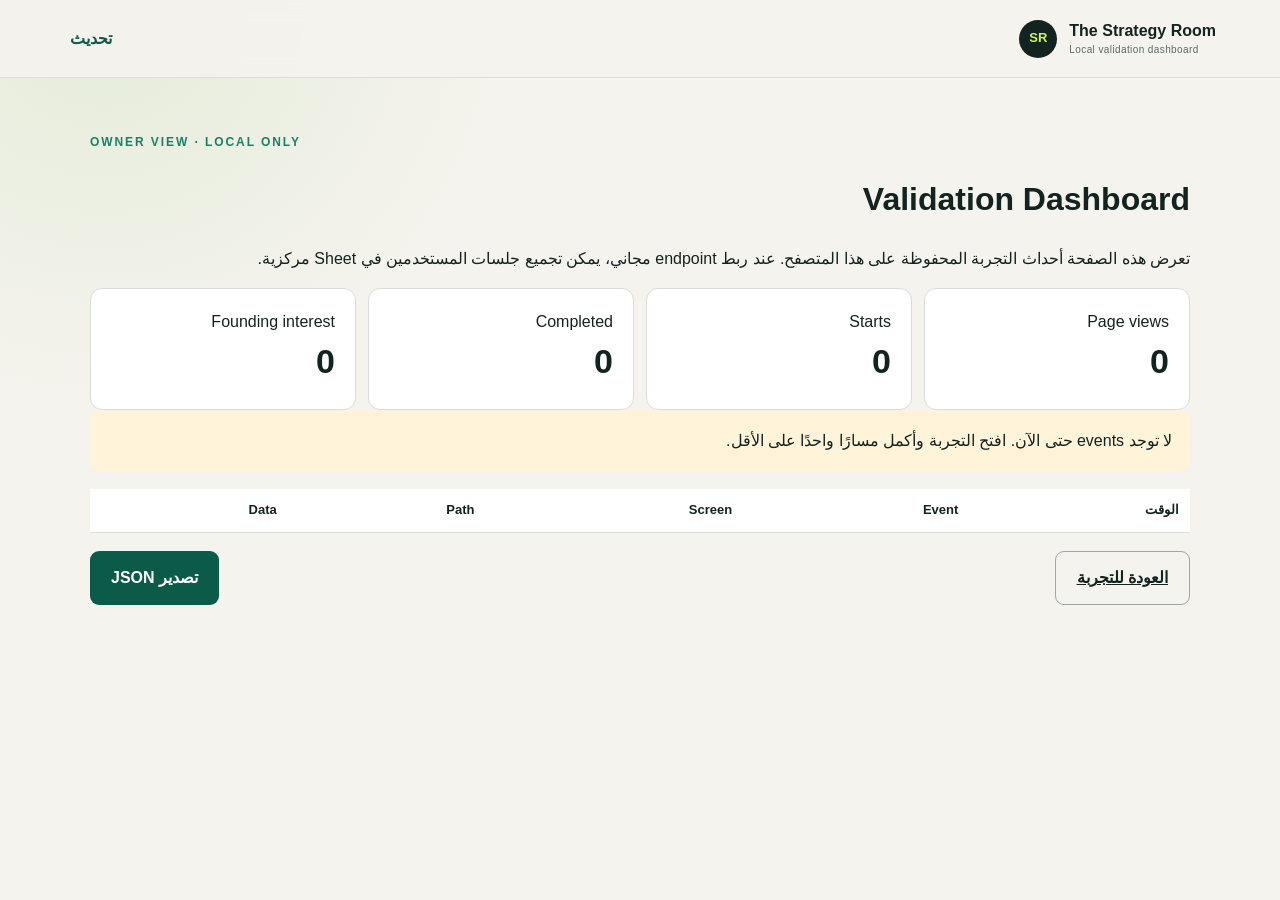
==== analytics.html @ 47425f7a "Publish Strategy Room validation MVP" ====
<!doctype html>
<html lang="ar" dir="rtl">
<head><meta charset="utf-8"><meta name="viewport" content="width=device-width,initial-scale=1"><title>Strategy Room | Local Validation Dashboard</title><link rel="stylesheet" href="styles.css"><style>.dashboard{width:min(1100px,calc(100% - 36px));margin:auto;padding:55px 0}.metric-grid{display:grid;grid-template-columns:repeat(4,1fr);gap:12px}.metric{background:#fff;border:1px solid var(--line);border-radius:12px;padding:20px}.metric strong{display:block;font-size:34px}.event-table{width:100%;border-collapse:collapse;background:#fff;margin-top:18px}.event-table th,.event-table td{text-align:right;padding:11px;border-bottom:1px solid var(--line);font-size:13px}.empty{background:#fff3d9;padding:18px;border-radius:10px}@media(max-width:700px){.metric-grid{grid-template-columns:1fr 1fr}.event-table{display:block;overflow:auto}}</style></head>
<body><header class="site-header"><a class="brand" href="index.html"><span class="brand-mark">SR</span><span><b>The Strategy Room</b><small>Local validation dashboard</small></span></a><button class="text-button" id="refresh">تحديث</button></header><main class="dashboard"><div class="eyebrow">OWNER VIEW · LOCAL ONLY</div><h1>Validation Dashboard</h1><p>تعرض هذه الصفحة أحداث التجربة المحفوظة على هذا المتصفح. عند ربط endpoint مجاني، يمكن تجميع جلسات المستخدمين في Sheet مركزية.</p><div class="metric-grid" id="metrics"></div><div id="empty" class="empty" hidden>لا توجد events حتى الآن. افتح التجربة وأكمل مسارًا واحدًا على الأقل.</div><table class="event-table"><thead><tr><th>الوقت</th><th>Event</th><th>Screen</th><th>Path</th><th>Data</th></tr></thead><tbody id="events"></tbody></table><div class="result-actions"><a class="secondary-button" href="index.html">العودة للتجربة</a><button class="primary-button" id="download">تصدير JSON</button></div></main><script>const key='strategyRoomMvpV1';const read=()=>JSON.parse(localStorage.getItem(key)||'{"events":[]}');function draw(){const s=read(),e=s.events||[],names=e.map(x=>x.name),count=n=>names.filter(x=>x===n).length;document.querySelector('#metrics').innerHTML=[['Page views',count('landing_view')],['Starts',count('assessment_start')],['Completed',count('assessment_complete')],['Founding interest',count('founding_interest')]].map(x=>`<div class="metric"><span>${x[0]}</span><strong>${x[1]}</strong></div>`).join('');document.querySelector('#empty').hidden=e.length>0;document.querySelector('#events').innerHTML=e.slice().reverse().map(x=>`<tr><td>${new Date(x.at).toLocaleString('ar-EG')}</td><td>${x.name}</td><td>${x.screen||''}</td><td>${x.path||''}</td><td>${x.dataMode||''}</td></tr>`).join('')}draw();document.querySelector('#refresh').onclick=draw;document.querySelector('#download').onclick=()=>{const blob=new Blob([JSON.stringify(read(),null,2)],{type:'application/json'}),a=document.createElement('a');a.href=URL.createObjectURL(blob);a.download='strategy-room-validation.json';a.click();URL.revokeObjectURL(a.href)};</script></body></html>
---- styles.css ----
:root{--ink:#13231f;--muted:#5d6a66;--paper:#f5f3ed;--white:#fff;--line:#d8ddd8;--green:#0c5b49;--green2:#168267;--lime:#c9f36b;--sand:#e9dfcb;--warn:#a24731;--shadow:0 18px 50px rgba(19,35,31,.12);font-family:Inter,"Segoe UI",Tahoma,Arial,sans-serif;color:var(--ink);background:var(--paper)}*{box-sizing:border-box}html{scroll-behavior:smooth}body{margin:0;background:radial-gradient(circle at 8% 0%,#e4ecd9 0,transparent 30%),var(--paper);line-height:1.6}.site-header{height:78px;display:flex;align-items:center;justify-content:space-between;padding:0 max(24px,5vw);border-bottom:1px solid rgba(19,35,31,.1);position:sticky;top:0;background:rgba(245,243,237,.94);backdrop-filter:blur(12px);z-index:20}.brand{display:flex;align-items:center;gap:12px;color:var(--ink);text-decoration:none;direction:ltr}.brand-mark{width:38px;height:38px;border-radius:50%;display:grid;place-items:center;background:var(--ink);color:var(--lime);font-weight:800;font-size:13px}.brand span:last-child{display:flex;flex-direction:column;line-height:1.2}.brand small{font-size:10px;color:var(--muted);letter-spacing:.04em;margin-top:4px}.section{width:min(1120px,calc(100% - 40px));margin:auto;padding:78px 0}.hero{min-height:calc(100vh - 78px);display:flex;flex-direction:column;justify-content:center;align-items:flex-start}.eyebrow{font-size:12px;font-weight:800;letter-spacing:.16em;color:var(--green2);direction:ltr}.hero h1{font-size:clamp(42px,7vw,82px);line-height:1.03;letter-spacing:-.04em;margin:22px 0 24px;max-width:950px}.hero h1 span{color:var(--green)}.hero-copy{font-size:clamp(18px,2vw,25px);max-width:780px;color:#394843;margin:0 0 30px}.problem-strip{display:flex;flex-wrap:wrap;gap:9px;direction:ltr;margin-bottom:30px}.problem-strip span{border:1px solid #bdc8c3;padding:7px 13px;border-radius:99px;font-size:12px;font-weight:700;background:rgba(255,255,255,.45)}.solution-line{max-width:810px;font-size:17px;border-right:4px solid var(--lime);padding-right:18px}.hero-actions{display:flex;gap:12px;margin-top:28px;flex-wrap:wrap}.primary-button,.secondary-button,.danger-button{border:0;border-radius:9px;padding:13px 21px;font:inherit;font-weight:800;cursor:pointer;transition:.2s}.primary-button{background:var(--green);color:white}.primary-button:hover{background:var(--green2);transform:translateY(-1px)}.secondary-button{background:transparent;border:1px solid #9ba8a3;color:var(--ink)}.secondary-button:hover{background:white}.danger-button{background:#f7e3dd;color:#8c321f}.text-button{border:0;background:transparent;color:var(--green);font:inherit;font-weight:700;cursor:pointer}.trust-row{display:flex;flex-wrap:wrap;gap:20px;margin-top:30px;color:var(--muted);font-size:13px}.compact-section{border-top:1px solid var(--line)}.section-heading{display:flex;justify-content:space-between;align-items:end;gap:30px;margin-bottom:30px}.section h2{font-size:clamp(30px,4vw,52px);line-height:1.12;margin:10px 0}.dimension-grid{display:grid;grid-template-columns:repeat(3,1fr);gap:12px;direction:ltr}.dimension-grid article{background:rgba(255,255,255,.65);border:1px solid var(--line);padding:22px;border-radius:12px}.dimension-grid b{font-size:17px}.dimension-grid p{margin:6px 0 0;color:var(--muted);direction:rtl}.step-label{font-size:12px;color:var(--green2);font-weight:800}.path-section,.input-section,.assessment-section,.results-section{min-height:78vh}.path-grid{display:grid;grid-template-columns:1fr 1fr;gap:18px;margin-top:32px}.path-card{min-height:260px;text-align:right;border:1px solid var(--line);border-radius:14px;padding:28px;background:rgba(255,255,255,.75);cursor:pointer;display:flex;flex-direction:column;align-items:flex-start;transition:.2s;color:var(--ink)}.path-card:hover{border-color:var(--green2);transform:translateY(-3px);box-shadow:var(--shadow)}.path-card b{font-size:27px;direction:ltr}.path-card p{font-size:17px;color:var(--muted);max-width:440px}.path-card em{margin-top:auto;color:var(--green);font-style:normal;font-weight:800}.path-number{color:var(--green2);font-size:12px;font-weight:800;margin-bottom:45px}.section-intro{font-size:18px;color:var(--muted)}.choice-list{display:grid;gap:12px;margin-top:30px;max-width:780px}.choice-list button{display:flex;justify-content:space-between;align-items:center;gap:20px;text-align:right;padding:22px;border-radius:12px;background:white;border:1px solid var(--line);cursor:pointer;color:var(--ink);font:inherit}.choice-list button:hover{border-color:var(--green2);box-shadow:0 8px 30px rgba(19,35,31,.08)}.choice-list b{font-size:18px}.choice-list span{color:var(--muted);font-size:14px}.assessment-header{display:flex;justify-content:space-between;gap:30px;align-items:center}.progress-wrap{width:220px;direction:ltr}.progress-wrap span{font-size:12px;font-weight:800}.progress-track{height:7px;border-radius:20px;background:#dce2dd;overflow:hidden;margin-top:6px}.progress-track i{display:block;height:100%;width:0;background:var(--green2);transition:.3s}.question-card{background:rgba(255,255,255,.78);border:1px solid var(--line);padding:32px;border-radius:16px;max-width:860px;margin-top:30px;box-shadow:0 8px 30px rgba(19,35,31,.05)}.question-card .domain{font-size:11px;font-weight:800;color:var(--green2);letter-spacing:.12em;direction:ltr}.question-card h3{font-size:clamp(23px,3vw,34px);line-height:1.3;margin:15px 0 8px}.question-card .why{color:var(--muted);margin-bottom:25px}.option-list{display:grid;gap:10px}.option-list label{display:flex;align-items:flex-start;gap:12px;background:white;border:1px solid var(--line);border-radius:10px;padding:14px;cursor:pointer}.option-list label:has(input:checked){border-color:var(--green2);background:#edf8f3}.option-list input{margin-top:5px;accent-color:var(--green)}.option-list span{display:flex;flex-direction:column}.option-list small{color:var(--muted);margin-top:2px}.field-label{display:flex;flex-direction:column;gap:8px;font-weight:700;margin-top:18px}.field-label input,.field-label textarea{border:1px solid var(--line);border-radius:8px;padding:12px;font:inherit;background:white;resize:vertical}.form-actions{display:flex;justify-content:space-between;max-width:860px;margin-top:18px}.help-fab{position:fixed;bottom:22px;left:22px;border:0;background:var(--ink);color:white;border-radius:99px;padding:10px 15px;font:inherit;font-size:13px;font-weight:800;cursor:pointer;box-shadow:var(--shadow);z-index:15}.help-fab span{display:inline-grid;place-items:center;width:22px;height:22px;border-radius:50%;background:var(--lime);color:var(--ink);margin-left:5px}.results-hero{display:flex;align-items:center;justify-content:space-between;gap:30px;background:var(--ink);color:white;border-radius:18px;padding:36px;margin-top:20px}.results-hero p{color:#cbd5d1}.overall-score{width:150px;height:150px;border-radius:50%;border:10px solid var(--lime);display:flex;flex-direction:column;align-items:center;justify-content:center;flex:none;direction:ltr}.overall-score span{font-size:40px;font-weight:900;line-height:1}.overall-score small{font-size:10px;margin-top:7px}.score-grid{display:grid;grid-template-columns:repeat(3,1fr);gap:12px;margin-top:18px;direction:ltr}.score-card{background:white;border:1px solid var(--line);border-radius:12px;padding:18px}.score-card div{display:flex;justify-content:space-between;font-weight:800}.score-card .mini-track{height:7px;background:#e3e7e4;border-radius:20px;margin-top:13px;overflow:hidden}.score-card i{height:100%;display:block;background:var(--green2)}.results-columns{display:grid;grid-template-columns:1fr 1fr;gap:18px;margin-top:18px}.result-panel{background:white;border:1px solid var(--line);border-radius:14px;padding:25px}.result-panel h3{font-size:22px;margin-top:0}.finding{border-top:1px solid var(--line);padding:16px 0}.finding:first-of-type{border-top:0}.finding button{width:100%;display:flex;justify-content:space-between;text-align:right;border:0;background:transparent;font:inherit;font-weight:800;color:var(--ink);cursor:pointer;padding:0}.finding p{color:var(--muted);margin:8px 0 0}.alert-panel{border-top:4px solid #d98f72}.next-step-card{display:flex;justify-content:space-between;align-items:center;gap:30px;background:var(--sand);border-radius:14px;padding:28px;margin-top:18px}.next-step-card span{font-size:11px;font-weight:900;color:var(--green2)}.next-step-card h3{font-size:26px;margin:6px 0}.next-step-card p{margin:0;max-width:700px}.result-actions{display:flex;justify-content:space-between;margin-top:18px}.modal{position:fixed;inset:0;background:rgba(8,20,17,.68);display:none;place-items:center;padding:20px;z-index:50}.modal.open{display:grid}.modal-card{width:min(600px,100%);max-height:90vh;overflow:auto;background:var(--paper);border-radius:16px;padding:30px;position:relative;box-shadow:var(--shadow)}.modal-close{position:absolute;left:18px;top:14px;border:0;background:transparent;font-size:28px;cursor:pointer}.feedback-types{display:flex;flex-wrap:wrap;gap:8px}.feedback-types button{border:1px solid var(--line);background:white;border-radius:99px;padding:8px 12px;cursor:pointer}.feedback-types button.selected{background:var(--green);color:white}.full-button{width:100%;margin-top:18px}.microcopy{font-size:11px;color:var(--muted)}.interest-options{display:grid;gap:10px}.interest-options label{display:flex;gap:12px;background:white;border:1px solid var(--line);padding:14px;border-radius:10px;cursor:pointer}.interest-options label:has(input:checked){border-color:var(--green2)}.interest-options span{display:flex;flex-direction:column}.interest-options input{accent-color:var(--green)}.consent{display:flex;gap:10px;margin-top:18px;font-size:13px}.success-message{background:#dff2e9;padding:12px;border-radius:8px;margin-top:12px}.modal-card li{margin:9px 0}footer{border-top:1px solid var(--line);padding:28px max(24px,5vw);display:flex;justify-content:space-between;color:var(--muted);font-size:12px}footer b{color:var(--ink)}[hidden]{display:none!important}@media(max-width:760px){.site-header{height:68px}.brand small{display:none}.section{width:min(100% - 28px,1120px);padding:52px 0}.hero{min-height:auto;padding-top:70px}.hero h1{font-size:43px}.dimension-grid,.path-grid,.score-grid,.results-columns{grid-template-columns:1fr}.section-heading,.assessment-header,.results-hero,.next-step-card{align-items:flex-start;flex-direction:column}.path-card{min-height:230px}.choice-list button{align-items:flex-start;flex-direction:column}.progress-wrap{width:100%}.overall-score{width:120px;height:120px}.result-actions,footer{gap:15px;flex-direction:column}.help-fab{left:12px;bottom:12px}.trust-row{gap:10px}}
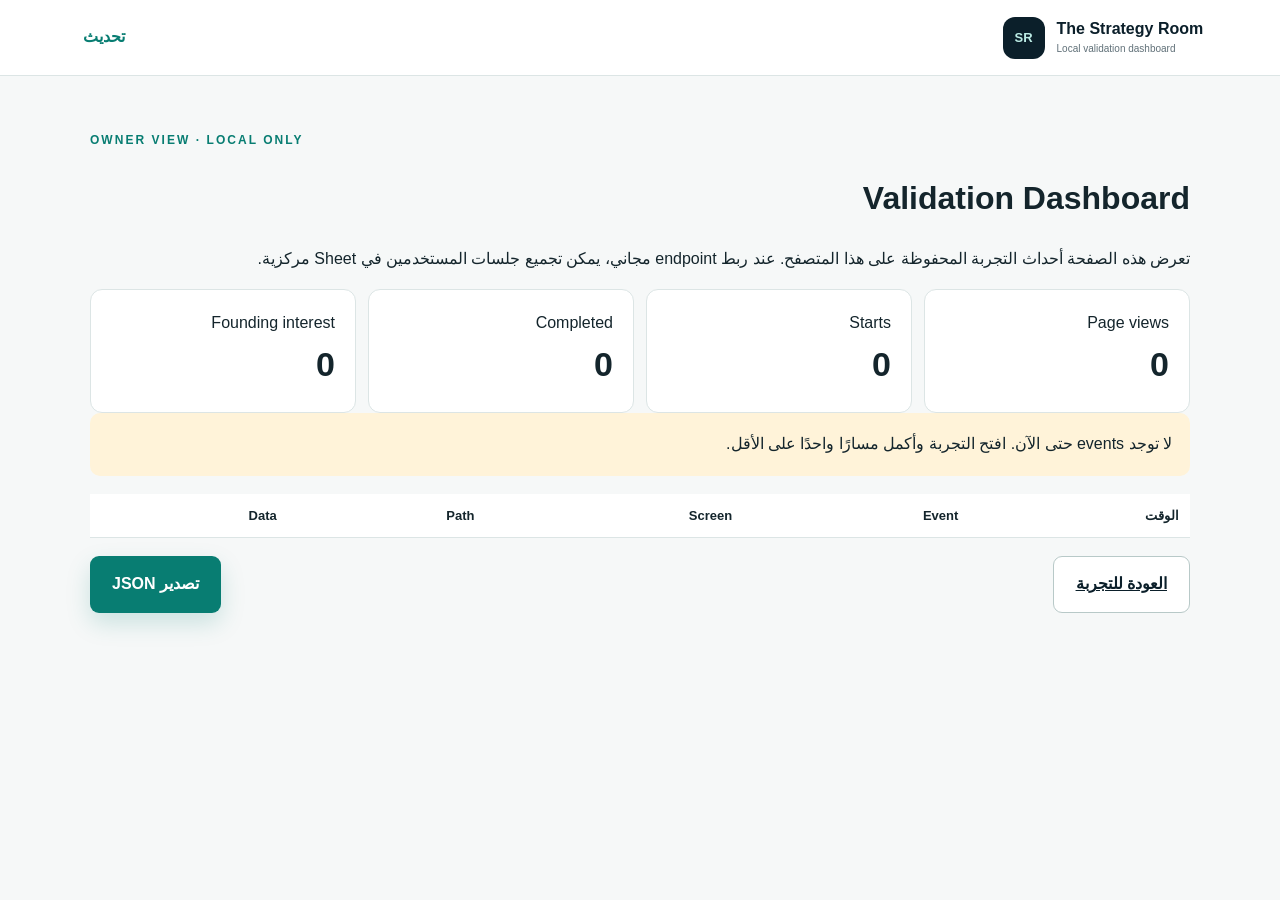
==== commit 8ae25630: "Replace generic check with mini strategy diagnostic" ====
--- a/analytics.html
+++ b/analytics.html
@@ -1,4 +1,4 @@
 <!doctype html>
 <html lang="ar" dir="rtl">
 <head><meta charset="utf-8"><meta name="viewport" content="width=device-width,initial-scale=1"><title>Strategy Room | Local Validation Dashboard</title><link rel="stylesheet" href="styles.css"><style>.dashboard{width:min(1100px,calc(100% - 36px));margin:auto;padding:55px 0}.metric-grid{display:grid;grid-template-columns:repeat(4,1fr);gap:12px}.metric{background:#fff;border:1px solid var(--line);border-radius:12px;padding:20px}.metric strong{display:block;font-size:34px}.event-table{width:100%;border-collapse:collapse;background:#fff;margin-top:18px}.event-table th,.event-table td{text-align:right;padding:11px;border-bottom:1px solid var(--line);font-size:13px}.empty{background:#fff3d9;padding:18px;border-radius:10px}@media(max-width:700px){.metric-grid{grid-template-columns:1fr 1fr}.event-table{display:block;overflow:auto}}</style></head>
-<body><header class="site-header"><a class="brand" href="index.html"><span class="brand-mark">SR</span><span><b>The Strategy Room</b><small>Local validation dashboard</small></span></a><button class="text-button" id="refresh">تحديث</button></header><main class="dashboard"><div class="eyebrow">OWNER VIEW · LOCAL ONLY</div><h1>Validation Dashboard</h1><p>تعرض هذه الصفحة أحداث التجربة المحفوظة على هذا المتصفح. عند ربط endpoint مجاني، يمكن تجميع جلسات المستخدمين في Sheet مركزية.</p><div class="metric-grid" id="metrics"></div><div id="empty" class="empty" hidden>لا توجد events حتى الآن. افتح التجربة وأكمل مسارًا واحدًا على الأقل.</div><table class="event-table"><thead><tr><th>الوقت</th><th>Event</th><th>Screen</th><th>Path</th><th>Data</th></tr></thead><tbody id="events"></tbody></table><div class="result-actions"><a class="secondary-button" href="index.html">العودة للتجربة</a><button class="primary-button" id="download">تصدير JSON</button></div></main><script>const key='strategyRoomMvpV1';const read=()=>JSON.parse(localStorage.getItem(key)||'{"events":[]}');function draw(){const s=read(),e=s.events||[],names=e.map(x=>x.name),count=n=>names.filter(x=>x===n).length;document.querySelector('#metrics').innerHTML=[['Page views',count('landing_view')],['Starts',count('assessment_start')],['Completed',count('assessment_complete')],['Founding interest',count('founding_interest')]].map(x=>`<div class="metric"><span>${x[0]}</span><strong>${x[1]}</strong></div>`).join('');document.querySelector('#empty').hidden=e.length>0;document.querySelector('#events').innerHTML=e.slice().reverse().map(x=>`<tr><td>${new Date(x.at).toLocaleString('ar-EG')}</td><td>${x.name}</td><td>${x.screen||''}</td><td>${x.path||''}</td><td>${x.dataMode||''}</td></tr>`).join('')}draw();document.querySelector('#refresh').onclick=draw;document.querySelector('#download').onclick=()=>{const blob=new Blob([JSON.stringify(read(),null,2)],{type:'application/json'}),a=document.createElement('a');a.href=URL.createObjectURL(blob);a.download='strategy-room-validation.json';a.click();URL.revokeObjectURL(a.href)};</script></body></html>
+<body><header class="site-header"><a class="brand" href="index.html"><span class="brand-mark">SR</span><span><b>The Strategy Room</b><small>Local validation dashboard</small></span></a><button class="text-button" id="refresh">تحديث</button></header><main class="dashboard"><div class="eyebrow">OWNER VIEW · LOCAL ONLY</div><h1>Validation Dashboard</h1><p>تعرض هذه الصفحة أحداث التجربة المحفوظة على هذا المتصفح. عند ربط endpoint مجاني، يمكن تجميع جلسات المستخدمين في Sheet مركزية.</p><div class="metric-grid" id="metrics"></div><div id="empty" class="empty" hidden>لا توجد events حتى الآن. افتح التجربة وأكمل مسارًا واحدًا على الأقل.</div><table class="event-table"><thead><tr><th>الوقت</th><th>Event</th><th>Screen</th><th>Path</th><th>Data</th></tr></thead><tbody id="events"></tbody></table><div class="result-actions"><a class="secondary-button" href="index.html">العودة للتجربة</a><button class="primary-button" id="download">تصدير JSON</button></div></main><script>const key='strategyRoomMvpV2';const read=()=>JSON.parse(localStorage.getItem(key)||'{"events":[]}');function draw(){const s=read(),e=s.events||[],names=e.map(x=>x.name),count=n=>names.filter(x=>x===n).length;document.querySelector('#metrics').innerHTML=[['Page views',count('landing_view')],['Starts',count('diagnostic_start')],['Completed',count('diagnostic_complete')],['Founding interest',count('founding_interest')]].map(x=>`<div class="metric"><span>${x[0]}</span><strong>${x[1]}</strong></div>`).join('');document.querySelector('#empty').hidden=e.length>0;document.querySelector('#events').innerHTML=e.slice().reverse().map(x=>`<tr><td>${new Date(x.at).toLocaleString('ar-EG')}</td><td>${x.name}</td><td>${x.screen||''}</td><td>${x.path||''}</td><td>${x.dataMode||''}</td></tr>`).join('')}draw();document.querySelector('#refresh').onclick=draw;document.querySelector('#download').onclick=()=>{const blob=new Blob([JSON.stringify(read(),null,2)],{type:'application/json'}),a=document.createElement('a');a.href=URL.createObjectURL(blob);a.download='strategy-room-validation.json';a.click();URL.revokeObjectURL(a.href)};</script></body></html>
--- a/styles.css
+++ b/styles.css
@@ -1 +1 @@
-:root{--ink:#13231f;--muted:#5d6a66;--paper:#f5f3ed;--white:#fff;--line:#d8ddd8;--green:#0c5b49;--green2:#168267;--lime:#c9f36b;--sand:#e9dfcb;--warn:#a24731;--shadow:0 18px 50px rgba(19,35,31,.12);font-family:Inter,"Segoe UI",Tahoma,Arial,sans-serif;color:var(--ink);background:var(--paper)}*{box-sizing:border-box}html{scroll-behavior:smooth}body{margin:0;background:radial-gradient(circle at 8% 0%,#e4ecd9 0,transparent 30%),var(--paper);line-height:1.6}.site-header{height:78px;display:flex;align-items:center;justify-content:space-between;padding:0 max(24px,5vw);border-bottom:1px solid rgba(19,35,31,.1);position:sticky;top:0;background:rgba(245,243,237,.94);backdrop-filter:blur(12px);z-index:20}.brand{display:flex;align-items:center;gap:12px;color:var(--ink);text-decoration:none;direction:ltr}.brand-mark{width:38px;height:38px;border-radius:50%;display:grid;place-items:center;background:var(--ink);color:var(--lime);font-weight:800;font-size:13px}.brand span:last-child{display:flex;flex-direction:column;line-height:1.2}.brand small{font-size:10px;color:var(--muted);letter-spacing:.04em;margin-top:4px}.section{width:min(1120px,calc(100% - 40px));margin:auto;padding:78px 0}.hero{min-height:calc(100vh - 78px);display:flex;flex-direction:column;justify-content:center;align-items:flex-start}.eyebrow{font-size:12px;font-weight:800;letter-spacing:.16em;color:var(--green2);direction:ltr}.hero h1{font-size:clamp(42px,7vw,82px);line-height:1.03;letter-spacing:-.04em;margin:22px 0 24px;max-width:950px}.hero h1 span{color:var(--green)}.hero-copy{font-size:clamp(18px,2vw,25px);max-width:780px;color:#394843;margin:0 0 30px}.problem-strip{display:flex;flex-wrap:wrap;gap:9px;direction:ltr;margin-bottom:30px}.problem-strip span{border:1px solid #bdc8c3;padding:7px 13px;border-radius:99px;font-size:12px;font-weight:700;background:rgba(255,255,255,.45)}.solution-line{max-width:810px;font-size:17px;border-right:4px solid var(--lime);padding-right:18px}.hero-actions{display:flex;gap:12px;margin-top:28px;flex-wrap:wrap}.primary-button,.secondary-button,.danger-button{border:0;border-radius:9px;padding:13px 21px;font:inherit;font-weight:800;cursor:pointer;transition:.2s}.primary-button{background:var(--green);color:white}.primary-button:hover{background:var(--green2);transform:translateY(-1px)}.secondary-button{background:transparent;border:1px solid #9ba8a3;color:var(--ink)}.secondary-button:hover{background:white}.danger-button{background:#f7e3dd;color:#8c321f}.text-button{border:0;background:transparent;color:var(--green);font:inherit;font-weight:700;cursor:pointer}.trust-row{display:flex;flex-wrap:wrap;gap:20px;margin-top:30px;color:var(--muted);font-size:13px}.compact-section{border-top:1px solid var(--line)}.section-heading{display:flex;justify-content:space-between;align-items:end;gap:30px;margin-bottom:30px}.section h2{font-size:clamp(30px,4vw,52px);line-height:1.12;margin:10px 0}.dimension-grid{display:grid;grid-template-columns:repeat(3,1fr);gap:12px;direction:ltr}.dimension-grid article{background:rgba(255,255,255,.65);border:1px solid var(--line);padding:22px;border-radius:12px}.dimension-grid b{font-size:17px}.dimension-grid p{margin:6px 0 0;color:var(--muted);direction:rtl}.step-label{font-size:12px;color:var(--green2);font-weight:800}.path-section,.input-section,.assessment-section,.results-section{min-height:78vh}.path-grid{display:grid;grid-template-columns:1fr 1fr;gap:18px;margin-top:32px}.path-card{min-height:260px;text-align:right;border:1px solid var(--line);border-radius:14px;padding:28px;background:rgba(255,255,255,.75);cursor:pointer;display:flex;flex-direction:column;align-items:flex-start;transition:.2s;color:var(--ink)}.path-card:hover{border-color:var(--green2);transform:translateY(-3px);box-shadow:var(--shadow)}.path-card b{font-size:27px;direction:ltr}.path-card p{font-size:17px;color:var(--muted);max-width:440px}.path-card em{margin-top:auto;color:var(--green);font-style:normal;font-weight:800}.path-number{color:var(--green2);font-size:12px;font-weight:800;margin-bottom:45px}.section-intro{font-size:18px;color:var(--muted)}.choice-list{display:grid;gap:12px;margin-top:30px;max-width:780px}.choice-list button{display:flex;justify-content:space-between;align-items:center;gap:20px;text-align:right;padding:22px;border-radius:12px;background:white;border:1px solid var(--line);cursor:pointer;color:var(--ink);font:inherit}.choice-list button:hover{border-color:var(--green2);box-shadow:0 8px 30px rgba(19,35,31,.08)}.choice-list b{font-size:18px}.choice-list span{color:var(--muted);font-size:14px}.assessment-header{display:flex;justify-content:space-between;gap:30px;align-items:center}.progress-wrap{width:220px;direction:ltr}.progress-wrap span{font-size:12px;font-weight:800}.progress-track{height:7px;border-radius:20px;background:#dce2dd;overflow:hidden;margin-top:6px}.progress-track i{display:block;height:100%;width:0;background:var(--green2);transition:.3s}.question-card{background:rgba(255,255,255,.78);border:1px solid var(--line);padding:32px;border-radius:16px;max-width:860px;margin-top:30px;box-shadow:0 8px 30px rgba(19,35,31,.05)}.question-card .domain{font-size:11px;font-weight:800;color:var(--green2);letter-spacing:.12em;direction:ltr}.question-card h3{font-size:clamp(23px,3vw,34px);line-height:1.3;margin:15px 0 8px}.question-card .why{color:var(--muted);margin-bottom:25px}.option-list{display:grid;gap:10px}.option-list label{display:flex;align-items:flex-start;gap:12px;background:white;border:1px solid var(--line);border-radius:10px;padding:14px;cursor:pointer}.option-list label:has(input:checked){border-color:var(--green2);background:#edf8f3}.option-list input{margin-top:5px;accent-color:var(--green)}.option-list span{display:flex;flex-direction:column}.option-list small{color:var(--muted);margin-top:2px}.field-label{display:flex;flex-direction:column;gap:8px;font-weight:700;margin-top:18px}.field-label input,.field-label textarea{border:1px solid var(--line);border-radius:8px;padding:12px;font:inherit;background:white;resize:vertical}.form-actions{display:flex;justify-content:space-between;max-width:860px;margin-top:18px}.help-fab{position:fixed;bottom:22px;left:22px;border:0;background:var(--ink);color:white;border-radius:99px;padding:10px 15px;font:inherit;font-size:13px;font-weight:800;cursor:pointer;box-shadow:var(--shadow);z-index:15}.help-fab span{display:inline-grid;place-items:center;width:22px;height:22px;border-radius:50%;background:var(--lime);color:var(--ink);margin-left:5px}.results-hero{display:flex;align-items:center;justify-content:space-between;gap:30px;background:var(--ink);color:white;border-radius:18px;padding:36px;margin-top:20px}.results-hero p{color:#cbd5d1}.overall-score{width:150px;height:150px;border-radius:50%;border:10px solid var(--lime);display:flex;flex-direction:column;align-items:center;justify-content:center;flex:none;direction:ltr}.overall-score span{font-size:40px;font-weight:900;line-height:1}.overall-score small{font-size:10px;margin-top:7px}.score-grid{display:grid;grid-template-columns:repeat(3,1fr);gap:12px;margin-top:18px;direction:ltr}.score-card{background:white;border:1px solid var(--line);border-radius:12px;padding:18px}.score-card div{display:flex;justify-content:space-between;font-weight:800}.score-card .mini-track{height:7px;background:#e3e7e4;border-radius:20px;margin-top:13px;overflow:hidden}.score-card i{height:100%;display:block;background:var(--green2)}.results-columns{display:grid;grid-template-columns:1fr 1fr;gap:18px;margin-top:18px}.result-panel{background:white;border:1px solid var(--line);border-radius:14px;padding:25px}.result-panel h3{font-size:22px;margin-top:0}.finding{border-top:1px solid var(--line);padding:16px 0}.finding:first-of-type{border-top:0}.finding button{width:100%;display:flex;justify-content:space-between;text-align:right;border:0;background:transparent;font:inherit;font-weight:800;color:var(--ink);cursor:pointer;padding:0}.finding p{color:var(--muted);margin:8px 0 0}.alert-panel{border-top:4px solid #d98f72}.next-step-card{display:flex;justify-content:space-between;align-items:center;gap:30px;background:var(--sand);border-radius:14px;padding:28px;margin-top:18px}.next-step-card span{font-size:11px;font-weight:900;color:var(--green2)}.next-step-card h3{font-size:26px;margin:6px 0}.next-step-card p{margin:0;max-width:700px}.result-actions{display:flex;justify-content:space-between;margin-top:18px}.modal{position:fixed;inset:0;background:rgba(8,20,17,.68);display:none;place-items:center;padding:20px;z-index:50}.modal.open{display:grid}.modal-card{width:min(600px,100%);max-height:90vh;overflow:auto;background:var(--paper);border-radius:16px;padding:30px;position:relative;box-shadow:var(--shadow)}.modal-close{position:absolute;left:18px;top:14px;border:0;background:transparent;font-size:28px;cursor:pointer}.feedback-types{display:flex;flex-wrap:wrap;gap:8px}.feedback-types button{border:1px solid var(--line);background:white;border-radius:99px;padding:8px 12px;cursor:pointer}.feedback-types button.selected{background:var(--green);color:white}.full-button{width:100%;margin-top:18px}.microcopy{font-size:11px;color:var(--muted)}.interest-options{display:grid;gap:10px}.interest-options label{display:flex;gap:12px;background:white;border:1px solid var(--line);padding:14px;border-radius:10px;cursor:pointer}.interest-options label:has(input:checked){border-color:var(--green2)}.interest-options span{display:flex;flex-direction:column}.interest-options input{accent-color:var(--green)}.consent{display:flex;gap:10px;margin-top:18px;font-size:13px}.success-message{background:#dff2e9;padding:12px;border-radius:8px;margin-top:12px}.modal-card li{margin:9px 0}footer{border-top:1px solid var(--line);padding:28px max(24px,5vw);display:flex;justify-content:space-between;color:var(--muted);font-size:12px}footer b{color:var(--ink)}[hidden]{display:none!important}@media(max-width:760px){.site-header{height:68px}.brand small{display:none}.section{width:min(100% - 28px,1120px);padding:52px 0}.hero{min-height:auto;padding-top:70px}.hero h1{font-size:43px}.dimension-grid,.path-grid,.score-grid,.results-columns{grid-template-columns:1fr}.section-heading,.assessment-header,.results-hero,.next-step-card{align-items:flex-start;flex-direction:column}.path-card{min-height:230px}.choice-list button{align-items:flex-start;flex-direction:column}.progress-wrap{width:100%}.overall-score{width:120px;height:120px}.result-actions,footer{gap:15px;flex-direction:column}.help-fab{left:12px;bottom:12px}.trust-row{gap:10px}}
+:root{--navy:#0b1f2a;--teal:#087d72;--cyan:#bcece5;--ink:#14252c;--muted:#607078;--bg:#f6f8f8;--white:#fff;--line:#dce5e5;--warm:#f3eee5;--coral:#c8674d;--shadow:0 20px 60px rgba(8,38,48,.1);font-family:Inter,"Segoe UI",Tahoma,Arial,sans-serif;color:var(--ink);background:var(--bg)}*{box-sizing:border-box}html{scroll-behavior:smooth}body{margin:0;line-height:1.65;background:var(--bg)}button,input,textarea{font:inherit}.site-header{height:76px;display:flex;align-items:center;justify-content:space-between;padding:0 max(24px,6vw);position:sticky;top:0;z-index:30;background:rgba(255,255,255,.94);backdrop-filter:blur(14px);border-bottom:1px solid var(--line)}.brand{display:flex;align-items:center;gap:12px;text-decoration:none;color:var(--navy);direction:ltr}.brand-mark{width:42px;height:42px;border-radius:12px;display:grid;place-items:center;background:var(--navy);color:var(--cyan);font-weight:900;font-size:13px}.brand span:last-child{display:flex;flex-direction:column;line-height:1.12}.brand small{font-size:10px;color:var(--muted);margin-top:5px}.text-button{border:0;background:transparent;color:var(--teal);font-weight:800;cursor:pointer}.section{width:min(1180px,calc(100% - 44px));margin:auto;padding:82px 0}.hero{width:100%;max-width:none;min-height:calc(100vh - 76px);padding-inline:max(22px,calc((100vw - 1180px)/2));display:flex;flex-direction:column;justify-content:center;align-items:flex-start;background:linear-gradient(115deg,#f7fbfa,#edf5f2 55%,#f7f5ef);position:relative;overflow:hidden}.hero:after{content:"";position:absolute;width:540px;height:540px;border-radius:50%;left:-180px;bottom:-280px;border:90px solid rgba(8,125,114,.07)}.eyebrow{font-size:12px;font-weight:900;letter-spacing:.17em;color:var(--teal);direction:ltr}.hero h1{font-size:clamp(46px,7.2vw,88px);line-height:1.02;letter-spacing:-.045em;margin:20px 0 24px;max-width:1000px;color:var(--navy)}.hero h1 span{color:var(--teal)}.hero-copy{font-size:clamp(19px,2vw,26px);max-width:800px;color:#40545b;margin:0 0 28px}.problem-strip{display:flex;flex-wrap:wrap;gap:9px;direction:ltr;margin-bottom:30px}.problem-strip span{border:1px solid #bfd3d1;background:rgba(255,255,255,.72);padding:7px 13px;border-radius:99px;font-size:12px;font-weight:800}.solution-line{max-width:850px;font-size:17px;border-right:4px solid var(--teal);padding:5px 18px 5px 0;color:#344b53}.hero-actions{display:flex;gap:12px;margin-top:28px;flex-wrap:wrap;z-index:2}.primary-button,.secondary-button,.danger-button{border:0;border-radius:9px;padding:14px 22px;font-weight:850;cursor:pointer;transition:.2s}.primary-button{background:var(--teal);color:white;box-shadow:0 10px 25px rgba(8,125,114,.18)}.primary-button:hover{background:#056b63;transform:translateY(-1px)}.secondary-button{background:var(--white);border:1px solid #b8c9c8;color:var(--navy)}.danger-button{background:#f9e7e2;color:#963d2a}.trust-row{display:flex;flex-wrap:wrap;gap:20px;margin-top:30px;color:var(--muted);font-size:13px}.compact-section{border-top:1px solid var(--line)}.section-heading{display:flex;justify-content:space-between;align-items:end;gap:30px;margin-bottom:35px}.section h2{font-size:clamp(31px,4vw,52px);line-height:1.15;margin:10px 0;color:var(--navy);letter-spacing:-.025em}.dimension-grid{display:grid;grid-template-columns:repeat(3,1fr);gap:14px;direction:ltr}.dimension-grid article,.result-panel{background:var(--white);border:1px solid var(--line);padding:26px;border-radius:12px;box-shadow:0 7px 28px rgba(8,38,48,.04)}.dimension-grid b{font-size:17px;color:var(--navy)}.dimension-grid p{margin:8px 0 0;color:var(--muted);direction:rtl}.step-label{font-size:12px;color:var(--teal);font-weight:900}.path-section,.input-section,.assessment-section,.results-section{min-height:78vh}.path-grid{display:grid;grid-template-columns:1fr 1fr;gap:18px;margin-top:34px}.path-card{min-height:270px;text-align:right;border:1px solid var(--line);border-radius:14px;padding:30px;background:var(--white);cursor:pointer;display:flex;flex-direction:column;align-items:flex-start;transition:.22s;color:var(--ink);box-shadow:0 7px 28px rgba(8,38,48,.04)}.path-card:hover{border-color:var(--teal);transform:translateY(-4px);box-shadow:var(--shadow)}.path-card b{font-size:28px;color:var(--navy);direction:ltr}.path-card p{font-size:17px;color:var(--muted)}.path-card em{margin-top:auto;color:var(--teal);font-style:normal;font-weight:900}.path-number{color:var(--teal);font-size:12px;font-weight:900;margin-bottom:44px}.section-intro{font-size:18px;color:var(--muted)}.choice-list{display:grid;gap:12px;margin-top:30px;max-width:820px}.choice-list button{display:flex;justify-content:space-between;align-items:center;gap:20px;text-align:right;padding:23px;border-radius:11px;background:var(--white);border:1px solid var(--line);cursor:pointer;color:var(--ink)}.choice-list button:hover{border-color:var(--teal);box-shadow:0 10px 30px rgba(8,38,48,.07)}.choice-list b{font-size:18px;color:var(--navy)}.choice-list span{color:var(--muted);font-size:14px}.assessment-header{display:flex;justify-content:space-between;gap:30px;align-items:center}.progress-wrap{width:240px;direction:ltr}.progress-wrap span{font-size:12px;font-weight:900}.progress-track{height:6px;border-radius:20px;background:#dfe8e7;overflow:hidden;margin-top:7px}.progress-track i{display:block;height:100%;background:var(--teal);transition:.3s}.question-card{background:var(--white);border:1px solid var(--line);padding:34px;border-radius:14px;max-width:900px;margin-top:30px;box-shadow:var(--shadow)}.question-card .domain{font-size:11px;font-weight:900;color:var(--teal);letter-spacing:.14em;direction:ltr}.question-card h3{font-size:clamp(24px,3vw,35px);line-height:1.3;margin:14px 0 8px;color:var(--navy)}.question-card .why{color:var(--muted);margin-bottom:26px}.option-list{display:grid;grid-template-columns:1fr 1fr;gap:10px}.option-list label{display:flex;align-items:flex-start;gap:12px;background:#fbfdfd;border:1px solid var(--line);border-radius:9px;padding:15px;cursor:pointer;min-height:90px}.option-list label:has(input:checked){border-color:var(--teal);background:#eaf7f4;box-shadow:inset 0 0 0 1px var(--teal)}.option-list input{margin-top:5px;accent-color:var(--teal)}.option-list span{display:flex;flex-direction:column}.option-list b{color:var(--navy)}.option-list small{color:var(--muted);margin-top:3px}.field-label{display:flex;flex-direction:column;gap:8px;font-weight:750;margin-top:20px}.field-label input,.field-label textarea{border:1px solid var(--line);border-radius:8px;padding:12px;background:white;resize:vertical}.form-actions{display:flex;justify-content:space-between;max-width:900px;margin-top:18px}.help-fab{position:fixed;bottom:22px;left:22px;border:0;background:var(--navy);color:white;border-radius:99px;padding:11px 16px;font-size:13px;font-weight:900;cursor:pointer;box-shadow:var(--shadow);z-index:15}.help-fab span{display:inline-grid;place-items:center;width:22px;height:22px;border-radius:50%;background:var(--cyan);color:var(--navy);margin-left:5px}.results-hero{display:flex;align-items:center;justify-content:space-between;gap:30px;background:linear-gradient(120deg,var(--navy),#123442);color:white;border-radius:16px;padding:38px;margin-top:20px;box-shadow:var(--shadow)}.results-hero h2{color:white}.results-hero p{color:#c7d8dd;max-width:700px}.approach-badge{min-width:225px;min-height:135px;border:2px solid var(--cyan);border-radius:12px;display:flex;flex-direction:column;align-items:center;justify-content:center;padding:18px;text-align:center;direction:ltr}.approach-badge small{font-size:11px;text-transform:uppercase;letter-spacing:.12em;color:#c7d8dd}.approach-badge strong{font-size:28px;color:var(--cyan);margin-top:7px}.approach-explanation{background:#e7f2ef;border-right:4px solid var(--teal);padding:18px 22px;margin:18px 0;border-radius:8px}.results-columns{display:grid;grid-template-columns:1fr 1fr;gap:18px;margin-top:18px}.result-panel h3{font-size:22px;margin:0 0 8px;color:var(--navy)}.finding{border-top:1px solid var(--line);padding:15px 0}.finding:first-of-type{border-top:0}.finding p{color:var(--muted);margin:3px 0}.finding-tag{display:inline-block;font-size:11px;font-weight:900;color:var(--teal);direction:ltr;text-transform:uppercase}.alert-panel{border-top:4px solid var(--coral)}.swot-panel{margin-top:18px}.swot-grid{display:grid;grid-template-columns:repeat(2,1fr);gap:12px;margin-top:16px}.swot-cell{border:1px solid var(--line);border-radius:9px;padding:18px;background:#fafcfc}.swot-cell h4{margin:0 0 10px;color:var(--navy);font-size:18px}.swot-cell span{display:block;color:var(--muted);padding:7px 0;border-top:1px solid #e7ecec}.swot-cell span:first-of-type{border-top:0}.next-step-card{display:flex;justify-content:space-between;align-items:center;gap:30px;background:var(--warm);border-radius:12px;padding:30px;margin-top:18px}.next-step-card span{font-size:11px;font-weight:900;color:var(--teal)}.next-step-card h3{font-size:27px;margin:6px 0;color:var(--navy)}.next-step-card p{margin:0;max-width:700px}.result-actions{display:flex;justify-content:space-between;margin-top:18px}.modal{position:fixed;inset:0;background:rgba(4,22,29,.72);display:none;place-items:center;padding:20px;z-index:50}.modal.open{display:grid}.modal-card{width:min(620px,100%);max-height:90vh;overflow:auto;background:var(--white);border-radius:14px;padding:32px;position:relative;box-shadow:var(--shadow)}.modal-close{position:absolute;left:18px;top:14px;border:0;background:transparent;font-size:28px;cursor:pointer}.feedback-types{display:flex;flex-wrap:wrap;gap:8px}.feedback-types button{border:1px solid var(--line);background:#fafcfc;border-radius:99px;padding:8px 12px;cursor:pointer}.feedback-types button.selected{background:var(--teal);color:white}.full-button{width:100%;margin-top:18px}.microcopy{font-size:12px;color:var(--muted)}.interest-options{display:grid;gap:10px}.interest-options label{display:flex;gap:12px;background:#fafcfc;border:1px solid var(--line);padding:14px;border-radius:9px;cursor:pointer}.interest-options label:has(input:checked){border-color:var(--teal)}.interest-options span{display:flex;flex-direction:column}.interest-options input{accent-color:var(--teal)}.consent{display:flex;gap:10px;margin-top:18px;font-size:13px}.success-message{background:#dff2ed;padding:12px;border-radius:8px;margin-top:12px}.modal-card li{margin:9px 0}footer{border-top:1px solid var(--line);padding:28px max(24px,6vw);display:flex;justify-content:space-between;color:var(--muted);font-size:12px;background:var(--white)}footer b{color:var(--navy)}[hidden]{display:none!important}@media(max-width:760px){.site-header{height:68px}.brand small{display:none}.section{width:min(100% - 28px,1180px);padding:54px 0}.hero{min-height:auto;padding:72px 22px}.hero h1{font-size:44px}.dimension-grid,.path-grid,.results-columns,.swot-grid,.option-list{grid-template-columns:1fr}.section-heading,.assessment-header,.results-hero,.next-step-card{align-items:flex-start;flex-direction:column}.path-card{min-height:235px}.choice-list button{align-items:flex-start;flex-direction:column}.progress-wrap{width:100%}.approach-badge{width:100%;min-height:110px}.result-actions,footer{gap:15px;flex-direction:column}.help-fab{left:12px;bottom:12px}.trust-row{gap:10px}}
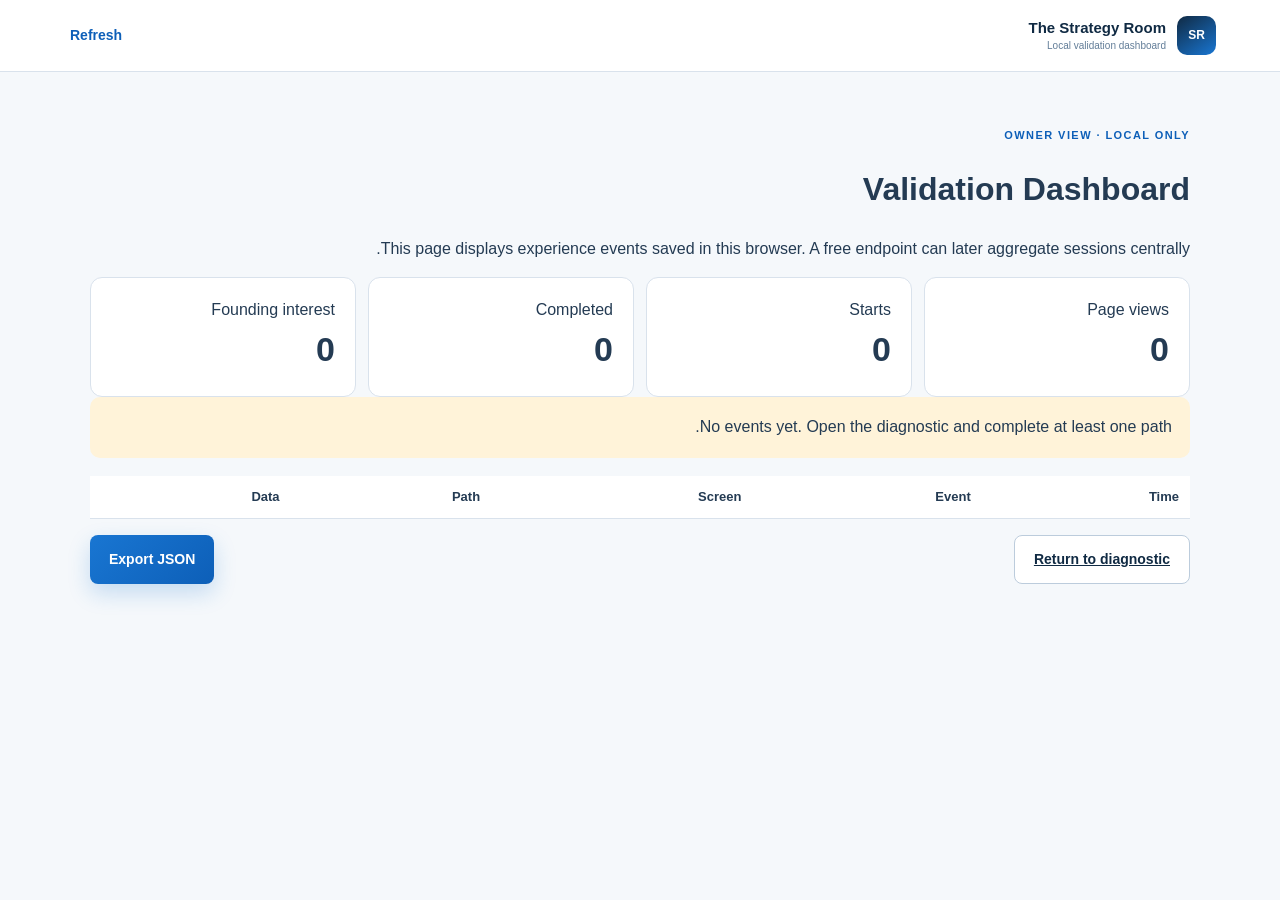
==== commit f05d4fb0: "Redesign the diagnostic in English" ====
--- a/analytics.html
+++ b/analytics.html
@@ -1,4 +1,4 @@
 <!doctype html>
 <html lang="ar" dir="rtl">
 <head><meta charset="utf-8"><meta name="viewport" content="width=device-width,initial-scale=1"><title>Strategy Room | Local Validation Dashboard</title><link rel="stylesheet" href="styles.css"><style>.dashboard{width:min(1100px,calc(100% - 36px));margin:auto;padding:55px 0}.metric-grid{display:grid;grid-template-columns:repeat(4,1fr);gap:12px}.metric{background:#fff;border:1px solid var(--line);border-radius:12px;padding:20px}.metric strong{display:block;font-size:34px}.event-table{width:100%;border-collapse:collapse;background:#fff;margin-top:18px}.event-table th,.event-table td{text-align:right;padding:11px;border-bottom:1px solid var(--line);font-size:13px}.empty{background:#fff3d9;padding:18px;border-radius:10px}@media(max-width:700px){.metric-grid{grid-template-columns:1fr 1fr}.event-table{display:block;overflow:auto}}</style></head>
-<body><header class="site-header"><a class="brand" href="index.html"><span class="brand-mark">SR</span><span><b>The Strategy Room</b><small>Local validation dashboard</small></span></a><button class="text-button" id="refresh">تحديث</button></header><main class="dashboard"><div class="eyebrow">OWNER VIEW · LOCAL ONLY</div><h1>Validation Dashboard</h1><p>تعرض هذه الصفحة أحداث التجربة المحفوظة على هذا المتصفح. عند ربط endpoint مجاني، يمكن تجميع جلسات المستخدمين في Sheet مركزية.</p><div class="metric-grid" id="metrics"></div><div id="empty" class="empty" hidden>لا توجد events حتى الآن. افتح التجربة وأكمل مسارًا واحدًا على الأقل.</div><table class="event-table"><thead><tr><th>الوقت</th><th>Event</th><th>Screen</th><th>Path</th><th>Data</th></tr></thead><tbody id="events"></tbody></table><div class="result-actions"><a class="secondary-button" href="index.html">العودة للتجربة</a><button class="primary-button" id="download">تصدير JSON</button></div></main><script>const key='strategyRoomMvpV2';const read=()=>JSON.parse(localStorage.getItem(key)||'{"events":[]}');function draw(){const s=read(),e=s.events||[],names=e.map(x=>x.name),count=n=>names.filter(x=>x===n).length;document.querySelector('#metrics').innerHTML=[['Page views',count('landing_view')],['Starts',count('diagnostic_start')],['Completed',count('diagnostic_complete')],['Founding interest',count('founding_interest')]].map(x=>`<div class="metric"><span>${x[0]}</span><strong>${x[1]}</strong></div>`).join('');document.querySelector('#empty').hidden=e.length>0;document.querySelector('#events').innerHTML=e.slice().reverse().map(x=>`<tr><td>${new Date(x.at).toLocaleString('ar-EG')}</td><td>${x.name}</td><td>${x.screen||''}</td><td>${x.path||''}</td><td>${x.dataMode||''}</td></tr>`).join('')}draw();document.querySelector('#refresh').onclick=draw;document.querySelector('#download').onclick=()=>{const blob=new Blob([JSON.stringify(read(),null,2)],{type:'application/json'}),a=document.createElement('a');a.href=URL.createObjectURL(blob);a.download='strategy-room-validation.json';a.click();URL.revokeObjectURL(a.href)};</script></body></html>
+<body><header class="site-header"><a class="brand" href="index.html"><span class="brand-mark">SR</span><span><b>The Strategy Room</b><small>Local validation dashboard</small></span></a><button class="text-button" id="refresh">Refresh</button></header><main class="dashboard"><div class="eyebrow">OWNER VIEW · LOCAL ONLY</div><h1>Validation Dashboard</h1><p>This page displays experience events saved in this browser. A free endpoint can later aggregate sessions centrally.</p><div class="metric-grid" id="metrics"></div><div id="empty" class="empty" hidden>No events yet. Open the diagnostic and complete at least one path.</div><table class="event-table"><thead><tr><th>Time</th><th>Event</th><th>Screen</th><th>Path</th><th>Data</th></tr></thead><tbody id="events"></tbody></table><div class="result-actions"><a class="secondary-button" href="index.html">Return to diagnostic</a><button class="primary-button" id="download">Export JSON</button></div></main><script>const key='strategyRoomMvpV3';const read=()=>JSON.parse(localStorage.getItem(key)||'{"events":[]}');function draw(){const s=read(),e=s.events||[],names=e.map(x=>x.name),count=n=>names.filter(x=>x===n).length;document.querySelector('#metrics').innerHTML=[['Page views',count('landing_view')],['Starts',count('diagnostic_start')],['Completed',count('diagnostic_complete')],['Founding interest',count('founding_interest')]].map(x=>`<div class="metric"><span>${x[0]}</span><strong>${x[1]}</strong></div>`).join('');document.querySelector('#empty').hidden=e.length>0;document.querySelector('#events').innerHTML=e.slice().reverse().map(x=>`<tr><td>${new Date(x.at).toLocaleString('en-GB')}</td><td>${x.name}</td><td>${x.screen||''}</td><td>${x.path||''}</td><td>${x.dataMode||''}</td></tr>`).join('')}draw();document.querySelector('#refresh').onclick=draw;document.querySelector('#download').onclick=()=>{const blob=new Blob([JSON.stringify(read(),null,2)],{type:'application/json'}),a=document.createElement('a');a.href=URL.createObjectURL(blob);a.download='strategy-room-validation.json';a.click();URL.revokeObjectURL(a.href)};</script></body></html>
--- a/styles.css
+++ b/styles.css
@@ -1 +1 @@
-:root{--navy:#0b1f2a;--teal:#087d72;--cyan:#bcece5;--ink:#14252c;--muted:#607078;--bg:#f6f8f8;--white:#fff;--line:#dce5e5;--warm:#f3eee5;--coral:#c8674d;--shadow:0 20px 60px rgba(8,38,48,.1);font-family:Inter,"Segoe UI",Tahoma,Arial,sans-serif;color:var(--ink);background:var(--bg)}*{box-sizing:border-box}html{scroll-behavior:smooth}body{margin:0;line-height:1.65;background:var(--bg)}button,input,textarea{font:inherit}.site-header{height:76px;display:flex;align-items:center;justify-content:space-between;padding:0 max(24px,6vw);position:sticky;top:0;z-index:30;background:rgba(255,255,255,.94);backdrop-filter:blur(14px);border-bottom:1px solid var(--line)}.brand{display:flex;align-items:center;gap:12px;text-decoration:none;color:var(--navy);direction:ltr}.brand-mark{width:42px;height:42px;border-radius:12px;display:grid;place-items:center;background:var(--navy);color:var(--cyan);font-weight:900;font-size:13px}.brand span:last-child{display:flex;flex-direction:column;line-height:1.12}.brand small{font-size:10px;color:var(--muted);margin-top:5px}.text-button{border:0;background:transparent;color:var(--teal);font-weight:800;cursor:pointer}.section{width:min(1180px,calc(100% - 44px));margin:auto;padding:82px 0}.hero{width:100%;max-width:none;min-height:calc(100vh - 76px);padding-inline:max(22px,calc((100vw - 1180px)/2));display:flex;flex-direction:column;justify-content:center;align-items:flex-start;background:linear-gradient(115deg,#f7fbfa,#edf5f2 55%,#f7f5ef);position:relative;overflow:hidden}.hero:after{content:"";position:absolute;width:540px;height:540px;border-radius:50%;left:-180px;bottom:-280px;border:90px solid rgba(8,125,114,.07)}.eyebrow{font-size:12px;font-weight:900;letter-spacing:.17em;color:var(--teal);direction:ltr}.hero h1{font-size:clamp(46px,7.2vw,88px);line-height:1.02;letter-spacing:-.045em;margin:20px 0 24px;max-width:1000px;color:var(--navy)}.hero h1 span{color:var(--teal)}.hero-copy{font-size:clamp(19px,2vw,26px);max-width:800px;color:#40545b;margin:0 0 28px}.problem-strip{display:flex;flex-wrap:wrap;gap:9px;direction:ltr;margin-bottom:30px}.problem-strip span{border:1px solid #bfd3d1;background:rgba(255,255,255,.72);padding:7px 13px;border-radius:99px;font-size:12px;font-weight:800}.solution-line{max-width:850px;font-size:17px;border-right:4px solid var(--teal);padding:5px 18px 5px 0;color:#344b53}.hero-actions{display:flex;gap:12px;margin-top:28px;flex-wrap:wrap;z-index:2}.primary-button,.secondary-button,.danger-button{border:0;border-radius:9px;padding:14px 22px;font-weight:850;cursor:pointer;transition:.2s}.primary-button{background:var(--teal);color:white;box-shadow:0 10px 25px rgba(8,125,114,.18)}.primary-button:hover{background:#056b63;transform:translateY(-1px)}.secondary-button{background:var(--white);border:1px solid #b8c9c8;color:var(--navy)}.danger-button{background:#f9e7e2;color:#963d2a}.trust-row{display:flex;flex-wrap:wrap;gap:20px;margin-top:30px;color:var(--muted);font-size:13px}.compact-section{border-top:1px solid var(--line)}.section-heading{display:flex;justify-content:space-between;align-items:end;gap:30px;margin-bottom:35px}.section h2{font-size:clamp(31px,4vw,52px);line-height:1.15;margin:10px 0;color:var(--navy);letter-spacing:-.025em}.dimension-grid{display:grid;grid-template-columns:repeat(3,1fr);gap:14px;direction:ltr}.dimension-grid article,.result-panel{background:var(--white);border:1px solid var(--line);padding:26px;border-radius:12px;box-shadow:0 7px 28px rgba(8,38,48,.04)}.dimension-grid b{font-size:17px;color:var(--navy)}.dimension-grid p{margin:8px 0 0;color:var(--muted);direction:rtl}.step-label{font-size:12px;color:var(--teal);font-weight:900}.path-section,.input-section,.assessment-section,.results-section{min-height:78vh}.path-grid{display:grid;grid-template-columns:1fr 1fr;gap:18px;margin-top:34px}.path-card{min-height:270px;text-align:right;border:1px solid var(--line);border-radius:14px;padding:30px;background:var(--white);cursor:pointer;display:flex;flex-direction:column;align-items:flex-start;transition:.22s;color:var(--ink);box-shadow:0 7px 28px rgba(8,38,48,.04)}.path-card:hover{border-color:var(--teal);transform:translateY(-4px);box-shadow:var(--shadow)}.path-card b{font-size:28px;color:var(--navy);direction:ltr}.path-card p{font-size:17px;color:var(--muted)}.path-card em{margin-top:auto;color:var(--teal);font-style:normal;font-weight:900}.path-number{color:var(--teal);font-size:12px;font-weight:900;margin-bottom:44px}.section-intro{font-size:18px;color:var(--muted)}.choice-list{display:grid;gap:12px;margin-top:30px;max-width:820px}.choice-list button{display:flex;justify-content:space-between;align-items:center;gap:20px;text-align:right;padding:23px;border-radius:11px;background:var(--white);border:1px solid var(--line);cursor:pointer;color:var(--ink)}.choice-list button:hover{border-color:var(--teal);box-shadow:0 10px 30px rgba(8,38,48,.07)}.choice-list b{font-size:18px;color:var(--navy)}.choice-list span{color:var(--muted);font-size:14px}.assessment-header{display:flex;justify-content:space-between;gap:30px;align-items:center}.progress-wrap{width:240px;direction:ltr}.progress-wrap span{font-size:12px;font-weight:900}.progress-track{height:6px;border-radius:20px;background:#dfe8e7;overflow:hidden;margin-top:7px}.progress-track i{display:block;height:100%;background:var(--teal);transition:.3s}.question-card{background:var(--white);border:1px solid var(--line);padding:34px;border-radius:14px;max-width:900px;margin-top:30px;box-shadow:var(--shadow)}.question-card .domain{font-size:11px;font-weight:900;color:var(--teal);letter-spacing:.14em;direction:ltr}.question-card h3{font-size:clamp(24px,3vw,35px);line-height:1.3;margin:14px 0 8px;color:var(--navy)}.question-card .why{color:var(--muted);margin-bottom:26px}.option-list{display:grid;grid-template-columns:1fr 1fr;gap:10px}.option-list label{display:flex;align-items:flex-start;gap:12px;background:#fbfdfd;border:1px solid var(--line);border-radius:9px;padding:15px;cursor:pointer;min-height:90px}.option-list label:has(input:checked){border-color:var(--teal);background:#eaf7f4;box-shadow:inset 0 0 0 1px var(--teal)}.option-list input{margin-top:5px;accent-color:var(--teal)}.option-list span{display:flex;flex-direction:column}.option-list b{color:var(--navy)}.option-list small{color:var(--muted);margin-top:3px}.field-label{display:flex;flex-direction:column;gap:8px;font-weight:750;margin-top:20px}.field-label input,.field-label textarea{border:1px solid var(--line);border-radius:8px;padding:12px;background:white;resize:vertical}.form-actions{display:flex;justify-content:space-between;max-width:900px;margin-top:18px}.help-fab{position:fixed;bottom:22px;left:22px;border:0;background:var(--navy);color:white;border-radius:99px;padding:11px 16px;font-size:13px;font-weight:900;cursor:pointer;box-shadow:var(--shadow);z-index:15}.help-fab span{display:inline-grid;place-items:center;width:22px;height:22px;border-radius:50%;background:var(--cyan);color:var(--navy);margin-left:5px}.results-hero{display:flex;align-items:center;justify-content:space-between;gap:30px;background:linear-gradient(120deg,var(--navy),#123442);color:white;border-radius:16px;padding:38px;margin-top:20px;box-shadow:var(--shadow)}.results-hero h2{color:white}.results-hero p{color:#c7d8dd;max-width:700px}.approach-badge{min-width:225px;min-height:135px;border:2px solid var(--cyan);border-radius:12px;display:flex;flex-direction:column;align-items:center;justify-content:center;padding:18px;text-align:center;direction:ltr}.approach-badge small{font-size:11px;text-transform:uppercase;letter-spacing:.12em;color:#c7d8dd}.approach-badge strong{font-size:28px;color:var(--cyan);margin-top:7px}.approach-explanation{background:#e7f2ef;border-right:4px solid var(--teal);padding:18px 22px;margin:18px 0;border-radius:8px}.results-columns{display:grid;grid-template-columns:1fr 1fr;gap:18px;margin-top:18px}.result-panel h3{font-size:22px;margin:0 0 8px;color:var(--navy)}.finding{border-top:1px solid var(--line);padding:15px 0}.finding:first-of-type{border-top:0}.finding p{color:var(--muted);margin:3px 0}.finding-tag{display:inline-block;font-size:11px;font-weight:900;color:var(--teal);direction:ltr;text-transform:uppercase}.alert-panel{border-top:4px solid var(--coral)}.swot-panel{margin-top:18px}.swot-grid{display:grid;grid-template-columns:repeat(2,1fr);gap:12px;margin-top:16px}.swot-cell{border:1px solid var(--line);border-radius:9px;padding:18px;background:#fafcfc}.swot-cell h4{margin:0 0 10px;color:var(--navy);font-size:18px}.swot-cell span{display:block;color:var(--muted);padding:7px 0;border-top:1px solid #e7ecec}.swot-cell span:first-of-type{border-top:0}.next-step-card{display:flex;justify-content:space-between;align-items:center;gap:30px;background:var(--warm);border-radius:12px;padding:30px;margin-top:18px}.next-step-card span{font-size:11px;font-weight:900;color:var(--teal)}.next-step-card h3{font-size:27px;margin:6px 0;color:var(--navy)}.next-step-card p{margin:0;max-width:700px}.result-actions{display:flex;justify-content:space-between;margin-top:18px}.modal{position:fixed;inset:0;background:rgba(4,22,29,.72);display:none;place-items:center;padding:20px;z-index:50}.modal.open{display:grid}.modal-card{width:min(620px,100%);max-height:90vh;overflow:auto;background:var(--white);border-radius:14px;padding:32px;position:relative;box-shadow:var(--shadow)}.modal-close{position:absolute;left:18px;top:14px;border:0;background:transparent;font-size:28px;cursor:pointer}.feedback-types{display:flex;flex-wrap:wrap;gap:8px}.feedback-types button{border:1px solid var(--line);background:#fafcfc;border-radius:99px;padding:8px 12px;cursor:pointer}.feedback-types button.selected{background:var(--teal);color:white}.full-button{width:100%;margin-top:18px}.microcopy{font-size:12px;color:var(--muted)}.interest-options{display:grid;gap:10px}.interest-options label{display:flex;gap:12px;background:#fafcfc;border:1px solid var(--line);padding:14px;border-radius:9px;cursor:pointer}.interest-options label:has(input:checked){border-color:var(--teal)}.interest-options span{display:flex;flex-direction:column}.interest-options input{accent-color:var(--teal)}.consent{display:flex;gap:10px;margin-top:18px;font-size:13px}.success-message{background:#dff2ed;padding:12px;border-radius:8px;margin-top:12px}.modal-card li{margin:9px 0}footer{border-top:1px solid var(--line);padding:28px max(24px,6vw);display:flex;justify-content:space-between;color:var(--muted);font-size:12px;background:var(--white)}footer b{color:var(--navy)}[hidden]{display:none!important}@media(max-width:760px){.site-header{height:68px}.brand small{display:none}.section{width:min(100% - 28px,1180px);padding:54px 0}.hero{min-height:auto;padding:72px 22px}.hero h1{font-size:44px}.dimension-grid,.path-grid,.results-columns,.swot-grid,.option-list{grid-template-columns:1fr}.section-heading,.assessment-header,.results-hero,.next-step-card{align-items:flex-start;flex-direction:column}.path-card{min-height:235px}.choice-list button{align-items:flex-start;flex-direction:column}.progress-wrap{width:100%}.approach-badge{width:100%;min-height:110px}.result-actions,footer{gap:15px;flex-direction:column}.help-fab{left:12px;bottom:12px}.trust-row{gap:10px}}
+:root{--navy:#102a43;--navy2:#183b56;--blue:#1976d2;--blue2:#0d5fb8;--sky:#eaf4ff;--mint:#28a787;--ink:#243b53;--muted:#627d98;--bg:#f5f8fb;--white:#fff;--line:#d9e2ec;--orange:#e9804f;--shadow:0 18px 50px rgba(16,42,67,.10);--soft-shadow:0 7px 24px rgba(16,42,67,.07);font-family:"DM Sans","Segoe UI",sans-serif;color:var(--ink);background:var(--bg)}*{box-sizing:border-box}html{scroll-behavior:smooth}body{margin:0;line-height:1.55;background:var(--bg);font-size:16px}h1,h2,h3,h4,.brand b{font-family:Manrope,"Segoe UI",sans-serif}button,input,textarea{font:inherit}.site-header{height:72px;display:flex;align-items:center;justify-content:space-between;padding:0 max(22px,5vw);position:sticky;top:0;z-index:30;background:rgba(255,255,255,.96);backdrop-filter:blur(14px);border-bottom:1px solid var(--line)}.brand{display:flex;align-items:center;gap:11px;text-decoration:none;color:var(--navy)}.brand-mark{width:39px;height:39px;border-radius:10px;display:grid;place-items:center;background:linear-gradient(145deg,var(--navy),var(--blue));color:white;font-weight:800;font-size:12px}.brand span:last-child{display:flex;flex-direction:column;line-height:1.1}.brand b{font-size:15px}.brand small{font-size:10px;color:var(--muted);margin-top:4px}.header-actions{display:flex;align-items:center;gap:18px}.prototype-chip{font-size:11px;font-weight:700;color:#486581;background:#eef3f8;border:1px solid var(--line);padding:5px 9px;border-radius:6px}.text-button{border:0;background:transparent;color:var(--blue2);font-weight:700;font-size:14px;cursor:pointer}.section{width:min(1140px,calc(100% - 42px));margin:auto;padding:74px 0}.hero{width:100%;max-width:none;min-height:calc(100vh - 72px);padding-inline:max(22px,calc((100vw - 1140px)/2));display:grid;align-items:center;background:linear-gradient(135deg,#f8fbff 0%,#edf6ff 50%,#f7fbfa 100%);position:relative;overflow:hidden}.hero:before{content:"";position:absolute;right:-120px;top:-160px;width:470px;height:470px;border-radius:50%;background:radial-gradient(circle,rgba(25,118,210,.13),rgba(25,118,210,0) 68%)}.hero-layout{display:grid;grid-template-columns:minmax(0,1.1fr) minmax(350px,.72fr);gap:72px;align-items:center;position:relative}.eyebrow,.page-kicker{font-size:11px;font-weight:800;letter-spacing:.13em;color:var(--blue2)}.eyebrow{display:flex;align-items:center;gap:9px}.eyebrow i{width:19px;height:2px;background:var(--blue);display:inline-block}.hero h1{font-size:clamp(43px,5.2vw,68px);line-height:1.08;letter-spacing:-.045em;margin:17px 0 20px;max-width:760px;color:var(--navy)}.hero h1 span{color:var(--blue)}.hero-copy{font-size:19px;max-width:650px;color:#486581;margin:0}.hero-actions{display:flex;gap:11px;margin-top:30px;flex-wrap:wrap}.primary-button,.secondary-button,.danger-button{border:0;border-radius:8px;padding:13px 19px;font-weight:700;font-size:14px;cursor:pointer;transition:.2s}.primary-button{background:linear-gradient(135deg,var(--blue),var(--blue2));color:white;box-shadow:0 9px 22px rgba(25,118,210,.22)}.primary-button:hover{transform:translateY(-2px);box-shadow:0 13px 30px rgba(25,118,210,.27)}.secondary-button{background:white;border:1px solid #bcccdc;color:var(--navy)}.secondary-button:hover{border-color:var(--blue);color:var(--blue)}.danger-button{background:#fff0eb;color:#a04427}.trust-row{display:flex;flex-wrap:wrap;gap:18px;margin-top:25px;color:var(--muted);font-size:12px}.trust-row span:before{content:"✓";color:var(--mint);font-weight:800;margin-right:6px}.diagnostic-preview{background:white;border:1px solid #c9d7e5;border-radius:16px;padding:24px;box-shadow:0 28px 70px rgba(16,42,67,.15);position:relative}.diagnostic-preview:after{content:"";position:absolute;inset:8px -9px -9px 8px;border:1px solid #d8e7f5;border-radius:16px;z-index:-1}.preview-top{display:flex;justify-content:space-between;align-items:center;font-size:10px;letter-spacing:.12em;font-weight:800;color:var(--muted);padding-bottom:17px;border-bottom:1px solid var(--line)}.status-pill{letter-spacing:0;color:var(--blue);background:var(--sky);border-radius:20px;padding:5px 8px}.preview-score{padding:22px 0 20px}.preview-score small{color:var(--muted);font-size:12px}.preview-score strong{display:block;font:800 31px Manrope;color:var(--navy);margin-top:3px}.preview-score p{margin:3px 0 0;color:var(--muted);font-size:13px}.signal-grid{display:grid;grid-template-columns:1fr 1fr;gap:9px}.signal-grid div{border:1px solid var(--line);background:#f8fafc;border-radius:9px;padding:12px}.signal-grid small,.signal-grid b{display:block}.signal-grid small{font-size:10px;color:var(--muted);text-transform:uppercase;letter-spacing:.06em}.signal-grid b{font-size:13px;color:var(--navy);margin-top:3px}.preview-footer{display:flex;align-items:center;gap:10px;margin-top:17px}.preview-footer span{width:8px;height:8px;background:var(--mint);border-radius:50%}.preview-footer p{margin:0;font-size:11px;color:var(--muted)}.compact-section{padding-top:88px}.section-heading{display:flex;justify-content:space-between;align-items:end;gap:50px;margin-bottom:30px}.section-heading>p{max-width:420px;color:var(--muted);font-size:15px;margin:0}.section h2{font-size:clamp(30px,3.5vw,44px);line-height:1.16;margin:10px 0 0;color:var(--navy);letter-spacing:-.035em}.dimension-grid{display:grid;grid-template-columns:repeat(3,1fr);gap:14px}.dimension-grid article,.result-panel{background:white;border:1px solid var(--line);padding:23px;border-radius:12px;box-shadow:var(--soft-shadow)}.dimension-grid article{min-height:180px;transition:.22s}.dimension-grid article:hover{transform:translateY(-4px);border-color:#9cc7ef;box-shadow:var(--shadow)}.card-icon{display:grid;place-items:center;width:34px;height:34px;background:var(--sky);color:var(--blue);font-size:11px;font-weight:800;border-radius:8px;margin-bottom:23px}.dimension-grid b{font:700 16px Manrope;color:var(--navy)}.dimension-grid p{margin:8px 0 0;color:var(--muted);font-size:14px}.path-section,.input-section,.assessment-section,.results-section{min-height:78vh}.section-intro{font-size:16px;color:var(--muted);max-width:670px}.path-grid{display:grid;grid-template-columns:1fr 1fr;gap:17px;margin-top:30px}.path-card{min-height:265px;text-align:left;border:1px solid var(--line);border-radius:14px;padding:28px;background:white;cursor:pointer;display:flex;flex-direction:column;align-items:flex-start;transition:.22s;color:var(--ink);box-shadow:var(--soft-shadow)}.path-card:hover{border-color:var(--blue);transform:translateY(-4px);box-shadow:var(--shadow)}.path-icon,.choice-icon{display:grid;place-items:center;width:42px;height:42px;border-radius:10px;background:var(--sky);color:var(--blue);font-weight:800;margin-bottom:28px}.path-card b{font:700 22px Manrope;color:var(--navy)}.path-card p{font-size:15px;color:var(--muted);max-width:430px}.path-card em{margin-top:auto;color:var(--blue);font-style:normal;font-weight:700;font-size:13px}.choice-list{display:grid;gap:11px;margin-top:28px;max-width:800px}.choice-list button{display:flex;align-items:center;gap:17px;text-align:left;padding:18px;border-radius:11px;background:white;border:1px solid var(--line);cursor:pointer;color:var(--ink);box-shadow:var(--soft-shadow)}.choice-list button:hover{border-color:var(--blue);transform:translateX(3px)}.choice-icon{width:38px;height:38px;margin:0;flex:0 0 auto}.choice-list button>span:last-child{display:flex;flex-direction:column}.choice-list b{font:700 15px Manrope;color:var(--navy)}.choice-list small{color:var(--muted);font-size:13px;margin-top:3px}.assessment-header{display:flex;justify-content:space-between;gap:30px;align-items:center}.progress-wrap{width:235px}.progress-wrap span{font-size:11px;font-weight:700;color:var(--muted)}.progress-track{height:6px;border-radius:20px;background:#dde7f0;overflow:hidden;margin-top:7px}.progress-track i{display:block;height:100%;background:linear-gradient(90deg,var(--blue),var(--mint));transition:.3s}.question-card{background:white;border:1px solid var(--line);padding:30px;border-radius:14px;max-width:900px;margin-top:27px;box-shadow:var(--shadow)}.question-card .domain{font-size:10px;font-weight:800;color:var(--blue);letter-spacing:.13em}.question-card h3{font-size:clamp(23px,2.7vw,31px);line-height:1.28;margin:12px 0 7px;color:var(--navy)}.question-card .why{color:var(--muted);font-size:14px;margin:0 0 23px}.option-list{display:grid;grid-template-columns:1fr 1fr;gap:9px}.option-list label{display:flex;align-items:flex-start;gap:10px;background:#f9fbfd;border:1px solid var(--line);border-radius:9px;padding:14px;cursor:pointer;min-height:82px}.option-list label:hover{border-color:#9cc7ef}.option-list label:has(input:checked){border-color:var(--blue);background:var(--sky);box-shadow:inset 0 0 0 1px var(--blue)}.option-list input{margin-top:4px;accent-color:var(--blue)}.option-list span{display:flex;flex-direction:column}.option-list b{font-size:14px;color:var(--navy)}.option-list small{color:var(--muted);font-size:12px;margin-top:3px}.field-label{display:flex;flex-direction:column;gap:7px;font-weight:600;font-size:13px;margin-top:18px;color:var(--ink)}.field-label input,.field-label textarea{border:1px solid var(--line);border-radius:8px;padding:11px;background:white;resize:vertical;font-size:14px}.form-actions{display:flex;justify-content:space-between;max-width:900px;margin-top:16px}.help-fab{position:fixed;bottom:20px;right:20px;border:0;background:var(--navy);color:white;border-radius:30px;padding:10px 14px;font-size:12px;font-weight:700;cursor:pointer;box-shadow:var(--shadow);z-index:15}.help-fab span{display:inline-grid;place-items:center;width:20px;height:20px;border-radius:50%;background:#d9eeff;color:var(--navy);margin-right:5px}.results-hero{display:flex;align-items:center;justify-content:space-between;gap:30px;background:linear-gradient(120deg,var(--navy),var(--navy2));color:white;border-radius:15px;padding:34px;margin-top:17px;box-shadow:var(--shadow)}.results-hero h2{color:white;font-size:35px}.results-hero p{color:#bcccdc;max-width:690px;font-size:14px}.approach-badge{min-width:215px;min-height:120px;border:1px solid #7bb7e8;border-radius:11px;display:flex;flex-direction:column;align-items:center;justify-content:center;padding:17px;text-align:center}.approach-badge small{font-size:10px;text-transform:uppercase;letter-spacing:.1em;color:#bcccdc}.approach-badge strong{font:800 27px Manrope;color:white;margin-top:6px}.approach-explanation{background:#eaf4ff;border-left:4px solid var(--blue);padding:15px 19px;margin:16px 0;border-radius:8px;font-size:14px}.results-columns{display:grid;grid-template-columns:1fr 1fr;gap:16px;margin-top:16px}.panel-heading{display:flex;align-items:center;gap:10px;border-bottom:1px solid var(--line);padding-bottom:13px}.panel-heading span{display:grid;place-items:center;width:29px;height:29px;border-radius:7px;background:var(--sky);color:var(--blue);font-size:10px;font-weight:800}.result-panel h3{font-size:18px;margin:0;color:var(--navy)}.finding{border-top:1px solid #e8eef4;padding:13px 0}.finding:first-of-type{border-top:0}.finding p{color:var(--muted);font-size:13px;margin:3px 0}.finding-tag{display:inline-block;font-size:10px;font-weight:800;color:var(--blue);text-transform:uppercase;letter-spacing:.04em}.alert-panel{border-top:3px solid var(--orange)}.swot-panel{margin-top:16px}.swot-grid{display:grid;grid-template-columns:repeat(2,1fr);gap:10px;margin-top:15px}.swot-cell{border:1px solid var(--line);border-radius:9px;padding:15px;background:#f9fbfd}.swot-cell h4{margin:0 0 7px;color:var(--navy);font-size:15px}.swot-cell span{display:block;color:var(--muted);font-size:12px;padding:6px 0;border-top:1px solid #e8eef4}.swot-cell span:first-of-type{border-top:0}.next-step-card{display:flex;justify-content:space-between;align-items:center;gap:30px;background:linear-gradient(135deg,#eef6ff,#f2faf8);border:1px solid #cfe2f3;border-radius:12px;padding:26px;margin-top:16px}.next-step-card>div>span{font-size:10px;font-weight:800;letter-spacing:.1em;color:var(--blue)}.next-step-card h3{font-size:23px;margin:5px 0;color:var(--navy)}.next-step-card p{margin:0;max-width:700px;color:var(--muted);font-size:14px}.result-actions{display:flex;justify-content:space-between;margin-top:16px}.modal{position:fixed;inset:0;background:rgba(8,28,45,.73);display:none;place-items:center;padding:20px;z-index:50}.modal.open{display:grid}.modal-card{width:min(610px,100%);max-height:90vh;overflow:auto;background:white;border-radius:14px;padding:30px;position:relative;box-shadow:var(--shadow)}.modal-card h2{font-size:29px}.modal-close{position:absolute;right:17px;top:13px;border:0;background:transparent;font-size:27px;cursor:pointer;color:var(--muted)}.feedback-types{display:flex;flex-wrap:wrap;gap:7px}.feedback-types button{border:1px solid var(--line);background:#f9fbfd;border-radius:7px;padding:8px 10px;cursor:pointer;font-size:12px}.feedback-types button.selected{background:var(--blue);color:white}.full-button{width:100%;margin-top:17px}.microcopy{font-size:11px;color:var(--muted)}.interest-options{display:grid;gap:9px}.interest-options label{display:flex;gap:11px;background:#f9fbfd;border:1px solid var(--line);padding:13px;border-radius:9px;cursor:pointer;font-size:13px}.interest-options label:has(input:checked){border-color:var(--blue);background:var(--sky)}.interest-options span{display:flex;flex-direction:column}.interest-options input{accent-color:var(--blue)}.consent{display:flex;gap:9px;margin-top:17px;font-size:12px}.success-message{background:#e5f6f0;padding:11px;border-radius:8px;margin-top:11px;font-size:13px}.modal-card li{margin:8px 0}footer{border-top:1px solid var(--line);padding:25px max(22px,5vw);display:flex;justify-content:space-between;color:var(--muted);font-size:11px;background:white}footer b{color:var(--navy)}[hidden]{display:none!important}@media(max-width:820px){.hero-layout{grid-template-columns:1fr;gap:42px}.hero{padding-block:65px}.diagnostic-preview{max-width:520px}.dimension-grid{grid-template-columns:repeat(2,1fr)}}@media(max-width:620px){.site-header{height:65px}.brand small,.prototype-chip{display:none}.section{width:min(100% - 28px,1140px);padding:50px 0}.hero{min-height:auto;padding:58px 18px}.hero h1{font-size:40px}.hero-copy{font-size:17px}.diagnostic-preview{padding:18px}.dimension-grid,.path-grid,.results-columns,.swot-grid,.option-list{grid-template-columns:1fr}.section-heading,.assessment-header,.results-hero,.next-step-card{align-items:flex-start;flex-direction:column}.section-heading{gap:17px}.dimension-grid article{min-height:150px}.path-card{min-height:235px}.progress-wrap{width:100%}.approach-badge{width:100%;min-height:100px}.result-actions,footer{gap:13px;flex-direction:column}.help-fab{right:10px;bottom:10px}.trust-row{gap:9px}.trust-row span{width:calc(50% - 9px)}}
